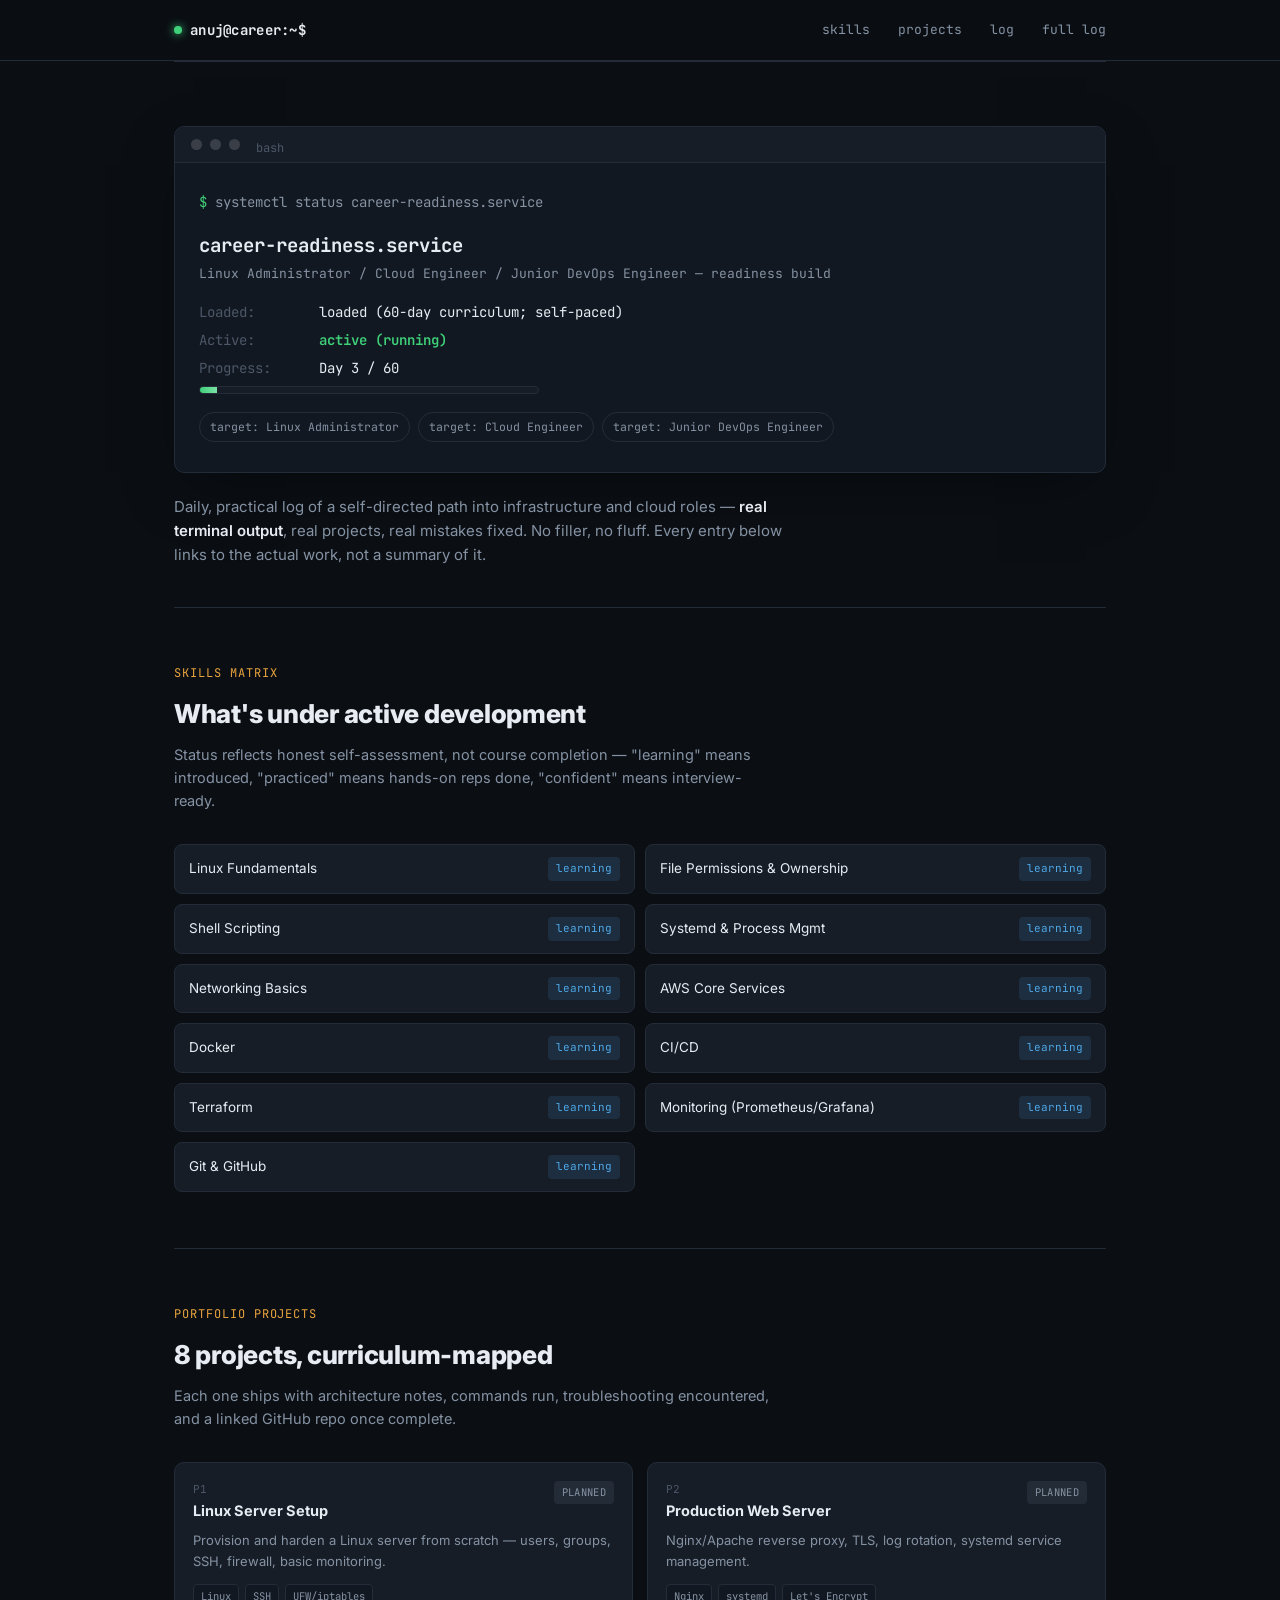
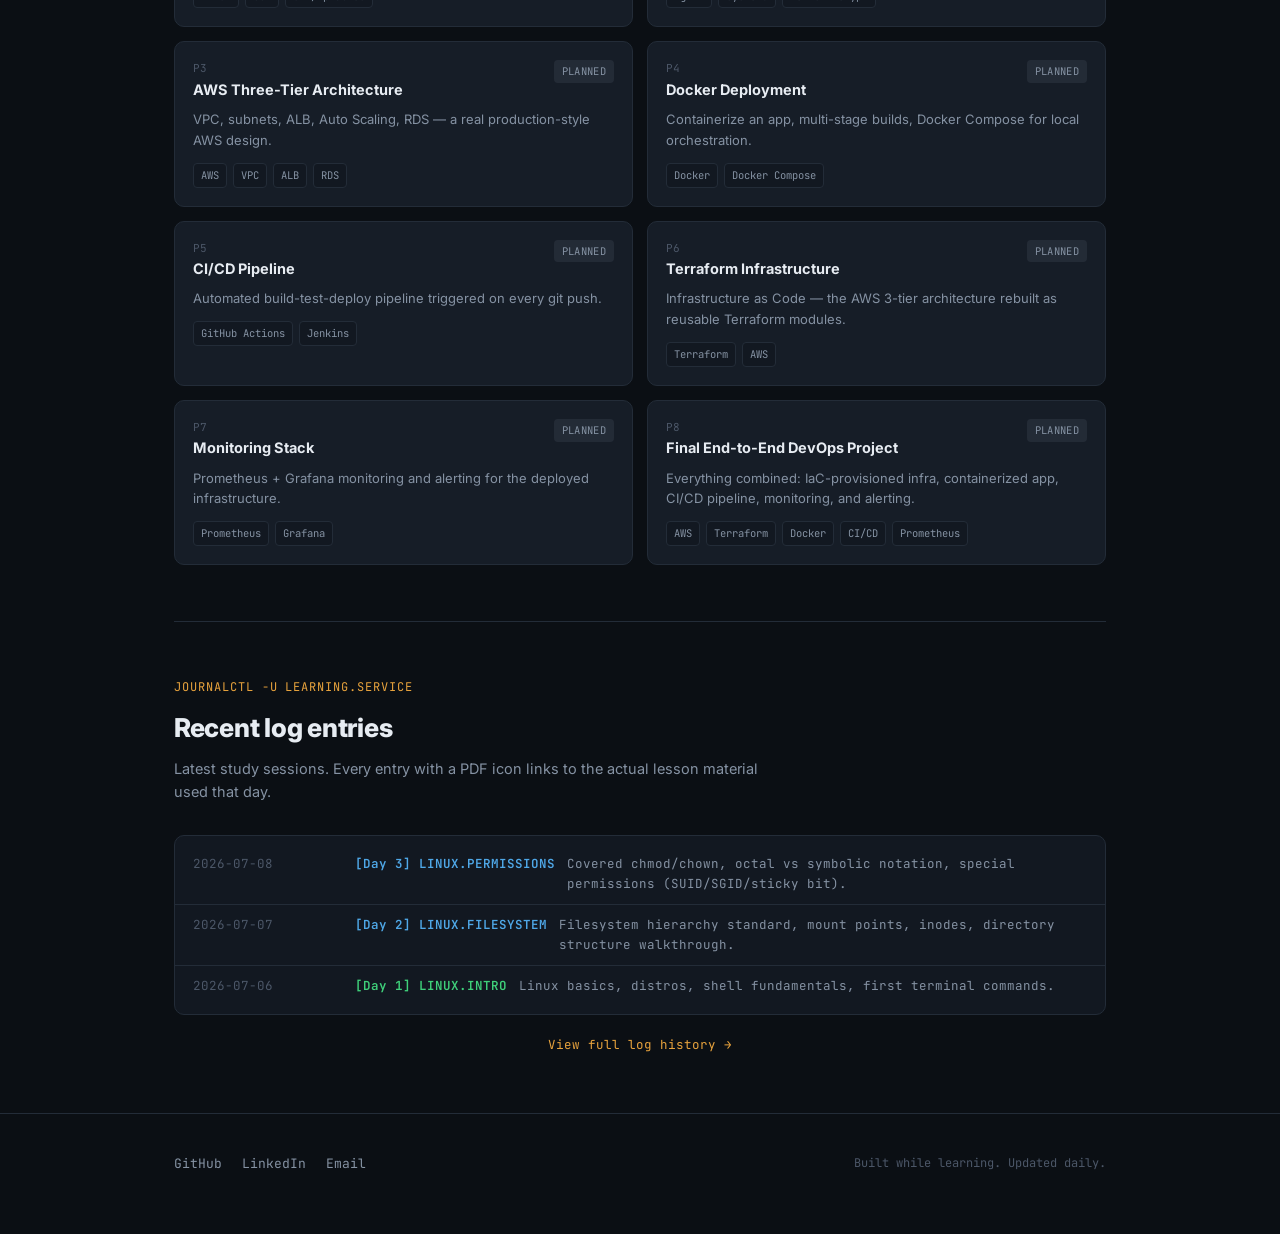
==== index.html @ 4c38366a "Initial commit for daily work" ====
<!DOCTYPE html>
<html lang="en">
<head>
<meta charset="UTF-8">
<meta name="viewport" content="width=device-width, initial-scale=1.0">
<title>Anuj — Linux / Cloud / DevOps Learning Log</title>
<meta name="description" content="60-day journey to Linux Administrator, Cloud Engineer, and Junior DevOps Engineer readiness. Daily logs, hands-on projects, real output.">

<link rel="preconnect" href="https://fonts.googleapis.com">
<link rel="preconnect" href="https://fonts.gstatic.com" crossorigin>
<link href="https://fonts.googleapis.com/css2?family=JetBrains+Mono:wght@400;500;600;700&family=Inter:wght@400;500;600;700;800&display=swap" rel="stylesheet">

<style>
  :root{
    --bg:        #0B0F14;
    --bg-raised: #121821;
    --bg-card:   #161D27;
    --line:      #232C38;
    --text:      #E7ECF2;
    --text-dim:  #8592A3;
    --text-faint:#4C5768;
    --ok:        #3FD07A;
    --warn:      #E8A33D;
    --info:      #4FA8E8;
    --accent:    #E8A33D;
    --mono: 'JetBrains Mono', monospace;
    --sans: 'Inter', sans-serif;
  }

  *{box-sizing:border-box; margin:0; padding:0;}
  html{scroll-behavior:smooth;}
  body{
    background:var(--bg);
    color:var(--text);
    font-family:var(--sans);
    line-height:1.6;
    -webkit-font-smoothing:antialiased;
  }
  ::selection{ background:var(--accent); color:#0B0F14; }
  a{ color:inherit; text-decoration:none; }

  .wrap{ max-width:980px; margin:0 auto; padding:0 24px; }

  /* ---------- NAV ---------- */
  nav{
    position:sticky; top:0; z-index:50;
    background:rgba(11,15,20,0.88);
    backdrop-filter: blur(10px);
    border-bottom:1px solid var(--line);
  }
  nav .wrap{ display:flex; align-items:center; justify-content:space-between; height:60px; }
  .brand{ font-family:var(--mono); font-weight:700; font-size:14px; letter-spacing:0.02em; display:flex; align-items:center; gap:8px;}
  .brand .dot{ width:8px; height:8px; border-radius:50%; background:var(--ok); box-shadow:0 0 8px var(--ok); }
  .navlinks{ display:flex; gap:28px; font-family:var(--mono); font-size:13px; color:var(--text-dim); }
  .navlinks a:hover{ color:var(--text); }

  /* ---------- HERO : systemctl status ---------- */
  .hero{ padding:64px 0 40px; }
  .term{
    background:var(--bg-raised);
    border:1px solid var(--line);
    border-radius:10px;
    overflow:hidden;
    box-shadow: 0 20px 60px -20px rgba(0,0,0,0.6);
  }
  .term-bar{
    display:flex; align-items:center; gap:8px;
    padding:12px 16px;
    border-bottom:1px solid var(--line);
    background:var(--bg-card);
  }
  .term-bar span{ width:11px; height:11px; border-radius:50%; }
  .term-bar .r{background:#3a3f47;} .term-bar .y{background:#3a3f47;} .term-bar .g{background:#3a3f47;}
  .term-bar .label{ margin-left:8px; font-family:var(--mono); font-size:12px; color:var(--text-faint); }
  .term-body{ padding:28px 24px 30px; font-family:var(--mono); font-size:14px; }
  .term-body .cmd{ color:var(--text-dim); margin-bottom:18px; }
  .term-body .cmd::before{ content:"$ "; color:var(--ok); }
  .unit-name{ font-size:19px; font-weight:700; color:var(--text); margin-bottom:2px;}
  .unit-desc{ color:var(--text-dim); margin-bottom:16px; font-size:13px;}
  .status-line{ display:flex; gap:10px; margin-bottom:6px; flex-wrap:wrap; }
  .status-line .k{ color:var(--text-faint); width:110px; flex-shrink:0; }
  .status-line .v{ color:var(--text); }
  .status-line .v.active{ color:var(--ok); font-weight:600; }
  .bar-track{ width:100%; max-width:340px; height:8px; background:var(--bg-card); border:1px solid var(--line); border-radius:4px; overflow:hidden; margin-top:6px;}
  .bar-fill{ height:100%; background:linear-gradient(90deg, var(--ok), #7BE0A6); }
  .roles-row{ margin-top:18px; display:flex; gap:8px; flex-wrap:wrap; }
  .role-pill{
    font-family:var(--mono); font-size:11.5px; padding:5px 10px;
    border:1px solid var(--line); border-radius:20px; color:var(--text-dim);
  }

  .hero-sub{ margin-top:22px; color:var(--text-dim); font-size:15px; max-width:640px; }
  .hero-sub b{ color:var(--text); font-weight:600; }

  /* ---------- SECTION scaffolding ---------- */
  section{ padding:56px 0; border-top:1px solid var(--line); }
  .eyebrow{ font-family:var(--mono); font-size:12px; color:var(--accent); letter-spacing:0.08em; text-transform:uppercase; margin-bottom:10px; }
  h2{ font-size:26px; font-weight:800; letter-spacing:-0.01em; margin-bottom:8px; }
  .section-desc{ color:var(--text-dim); font-size:14.5px; max-width:600px; margin-bottom:32px; }

  /* ---------- SKILLS ---------- */
  .skills-grid{ display:grid; grid-template-columns:repeat(2, 1fr); gap:10px; }
  .skill-row{
    display:flex; align-items:center; justify-content:space-between;
    background:var(--bg-card); border:1px solid var(--line); border-radius:8px;
    padding:12px 14px; font-size:13.5px;
  }
  .skill-status{ font-family:var(--mono); font-size:11px; padding:3px 8px; border-radius:4px; white-space:nowrap; margin-left:10px;}
  .skill-status.learning{ background:rgba(79,168,232,0.12); color:var(--info); }
  .skill-status.practiced{ background:rgba(232,163,61,0.12); color:var(--warn); }
  .skill-status.confident{ background:rgba(63,208,122,0.12); color:var(--ok); }

  /* ---------- PROJECTS ---------- */
  .projects-grid{ display:grid; grid-template-columns:repeat(2, 1fr); gap:14px; }
  .proj-card{
    background:var(--bg-card); border:1px solid var(--line); border-radius:10px;
    padding:18px; transition:border-color .15s ease;
  }
  .proj-card:hover{ border-color:#354154; }
  .proj-top{ display:flex; justify-content:space-between; align-items:flex-start; margin-bottom:8px; }
  .proj-title{ font-weight:700; font-size:14.5px; }
  .proj-id{ font-family:var(--mono); font-size:11px; color:var(--text-faint); }
  .proj-status{ font-family:var(--mono); font-size:10.5px; padding:3px 8px; border-radius:4px; text-transform:uppercase; letter-spacing:0.03em; flex-shrink:0; }
  .proj-status.planned{ background:rgba(133,146,163,0.12); color:var(--text-dim); }
  .proj-status.in-progress{ background:rgba(232,163,61,0.12); color:var(--warn); }
  .proj-status.done{ background:rgba(63,208,122,0.12); color:var(--ok); }
  .proj-desc{ color:var(--text-dim); font-size:13px; margin-bottom:12px; }
  .proj-stack{ display:flex; gap:6px; flex-wrap:wrap; }
  .stack-chip{ font-family:var(--mono); font-size:10.5px; color:var(--text-dim); background:var(--bg-raised); border:1px solid var(--line); padding:3px 7px; border-radius:4px; }

  /* ---------- LOG (journalctl style) ---------- */
  .log-box{
    background:var(--bg-raised); border:1px solid var(--line); border-radius:10px;
    padding:8px 0; font-family:var(--mono); font-size:12.5px; overflow:hidden;
  }
  .log-line{ display:flex; gap:12px; padding:10px 18px; border-bottom:1px solid var(--line); align-items:baseline; flex-wrap:wrap; }
  .log-line:last-child{ border-bottom:none; }
  .log-date{ color:var(--text-faint); flex-shrink:0; width:150px; }
  .log-tag{ flex-shrink:0; font-weight:600; }
  .log-tag.info{ color:var(--info); }
  .log-tag.ok{ color:var(--ok); }
  .log-tag.warn{ color:var(--warn); }
  .log-msg{ color:var(--text-dim); flex:1; min-width:200px; }
  .log-pdf{ color:var(--accent); flex-shrink:0; font-size:11.5px; }
  .log-empty{ padding:20px 18px; color:var(--text-faint); }
  .log-footer{ text-align:center; margin-top:16px; }
  .log-footer a{ font-family:var(--mono); font-size:12.5px; color:var(--accent); border-bottom:1px solid transparent; }
  .log-footer a:hover{ border-color:var(--accent); }

  /* ---------- FOOTER ---------- */
  footer{ padding:40px 0 60px; border-top:1px solid var(--line); }
  .footer-grid{ display:flex; justify-content:space-between; align-items:center; flex-wrap:wrap; gap:16px; }
  .footer-links{ display:flex; gap:20px; font-family:var(--mono); font-size:13px; }
  .footer-links a{ color:var(--text-dim); }
  .footer-links a:hover{ color:var(--text); }
  .footer-note{ color:var(--text-faint); font-size:12px; font-family:var(--mono); }

  @media (max-width:680px){
    .skills-grid, .projects-grid{ grid-template-columns:1fr; }
    .log-date{ width:auto; }
    .unit-name{ font-size:16px; }
  }
</style>
</head>
<body>

<nav>
  <div class="wrap">
    <div class="brand"><span class="dot"></span>anuj@career:~$</div>
    <div class="navlinks">
      <a href="#skills">skills</a>
      <a href="#projects">projects</a>
      <a href="#log">log</a>
      <a href="log.html">full log</a>
    </div>
  </div>
</nav>

<div class="wrap">
  <section class="hero">
    <div class="term">
      <div class="term-bar">
        <span class="r"></span><span class="y"></span><span class="g"></span>
        <span class="label">bash</span>
      </div>
      <div class="term-body">
        <div class="cmd">systemctl status career-readiness.service</div>
        <div class="unit-name" id="unitName">career-readiness.service</div>
        <div class="unit-desc">Linux Administrator / Cloud Engineer / Junior DevOps Engineer — readiness build</div>

        <div class="status-line"><span class="k">Loaded:</span><span class="v">loaded (60-day curriculum; self-paced)</span></div>
        <div class="status-line"><span class="k">Active:</span><span class="v active" id="statusActive">active (running)</span></div>
        <div class="status-line"><span class="k">Progress:</span><span class="v" id="progressText">Day 3 / 60</span></div>
        <div class="bar-track"><div class="bar-fill" id="progressBar" style="width:5%"></div></div>

        <div class="roles-row" id="rolesRow"></div>
      </div>
    </div>

    <p class="hero-sub">
      Daily, practical log of a self-directed path into infrastructure and cloud roles —
      <b>real terminal output</b>, real projects, real mistakes fixed. No filler, no fluff.
      Every entry below links to the actual work, not a summary of it.
    </p>
  </section>

  <section id="skills">
    <div class="eyebrow">Skills matrix</div>
    <h2>What's under active development</h2>
    <p class="section-desc">Status reflects honest self-assessment, not course completion — "learning" means introduced, "practiced" means hands-on reps done, "confident" means interview-ready.</p>
    <div class="skills-grid" id="skillsGrid"></div>
  </section>

  <section id="projects">
    <div class="eyebrow">Portfolio projects</div>
    <h2>8 projects, curriculum-mapped</h2>
    <p class="section-desc">Each one ships with architecture notes, commands run, troubleshooting encountered, and a linked GitHub repo once complete.</p>
    <div class="projects-grid" id="projectsGrid"></div>
  </section>

  <section id="log">
    <div class="eyebrow">journalctl -u learning.service</div>
    <h2>Recent log entries</h2>
    <p class="section-desc">Latest study sessions. Every entry with a PDF icon links to the actual lesson material used that day.</p>
    <div class="log-box" id="logBox"></div>
    <div class="log-footer"><a href="log.html">View full log history →</a></div>
  </section>
</div>

<footer>
  <div class="wrap footer-grid">
    <div class="footer-links">
      <a href="https://github.com/" id="githubLink" target="_blank" rel="noopener">GitHub</a>
      <a href="https://linkedin.com/" id="linkedinLink" target="_blank" rel="noopener">LinkedIn</a>
      <a href="mailto:you@example.com" id="emailLink">Email</a>
    </div>
    <div class="footer-note">Built while learning. Updated daily.</div>
  </div>
</footer>

<script src="data.js"></script>
<script>
  // ---- HERO ----
  document.getElementById('statusActive').textContent = CURRICULUM.status;
  document.getElementById('progressText').textContent = `Day ${CURRICULUM.currentDay} / ${CURRICULUM.totalDays}`;
  document.getElementById('progressBar').style.width = Math.min(100, (CURRICULUM.currentDay / CURRICULUM.totalDays) * 100) + '%';
  document.getElementById('rolesRow').innerHTML = CURRICULUM.targetRoles.map(r => `<span class="role-pill">target: ${r}</span>`).join('');

  // ---- SKILLS ----
  document.getElementById('skillsGrid').innerHTML = SKILLS.map(s => `
    <div class="skill-row">
      <span>${s.name}</span>
      <span class="skill-status ${s.status}">${s.status}</span>
    </div>
  `).join('');

  // ---- PROJECTS ----
  document.getElementById('projectsGrid').innerHTML = PROJECTS.map(p => `
    <div class="proj-card">
      <div class="proj-top">
        <div>
          <div class="proj-id">${p.id.toUpperCase()}</div>
          <div class="proj-title">${p.title}</div>
        </div>
        <span class="proj-status ${p.status}">${p.status.replace('-', ' ')}</span>
      </div>
      <div class="proj-desc">${p.description}</div>
      <div class="proj-stack">${p.stack.map(t => `<span class="stack-chip">${t}</span>`).join('')}</div>
    </div>
  `).join('');

  // ---- LOG PREVIEW (latest 5) ----
  const preview = LEARNING_LOG.slice(0, 5);
  document.getElementById('logBox').innerHTML = preview.length ? preview.map(e => `
    <div class="log-line">
      <span class="log-date">${e.date}</span>
      <span class="log-tag ${e.level}">[Day ${e.day}] ${e.tag}</span>
      <span class="log-msg">${e.summary}</span>
      ${e.pdf ? `<a class="log-pdf" href="${e.pdf}" target="_blank">↓ pdf</a>` : ''}
    </div>
  `).join('') : `<div class="log-empty">No entries yet — add your first day to data.js</div>`;
</script>

</body>
</html>
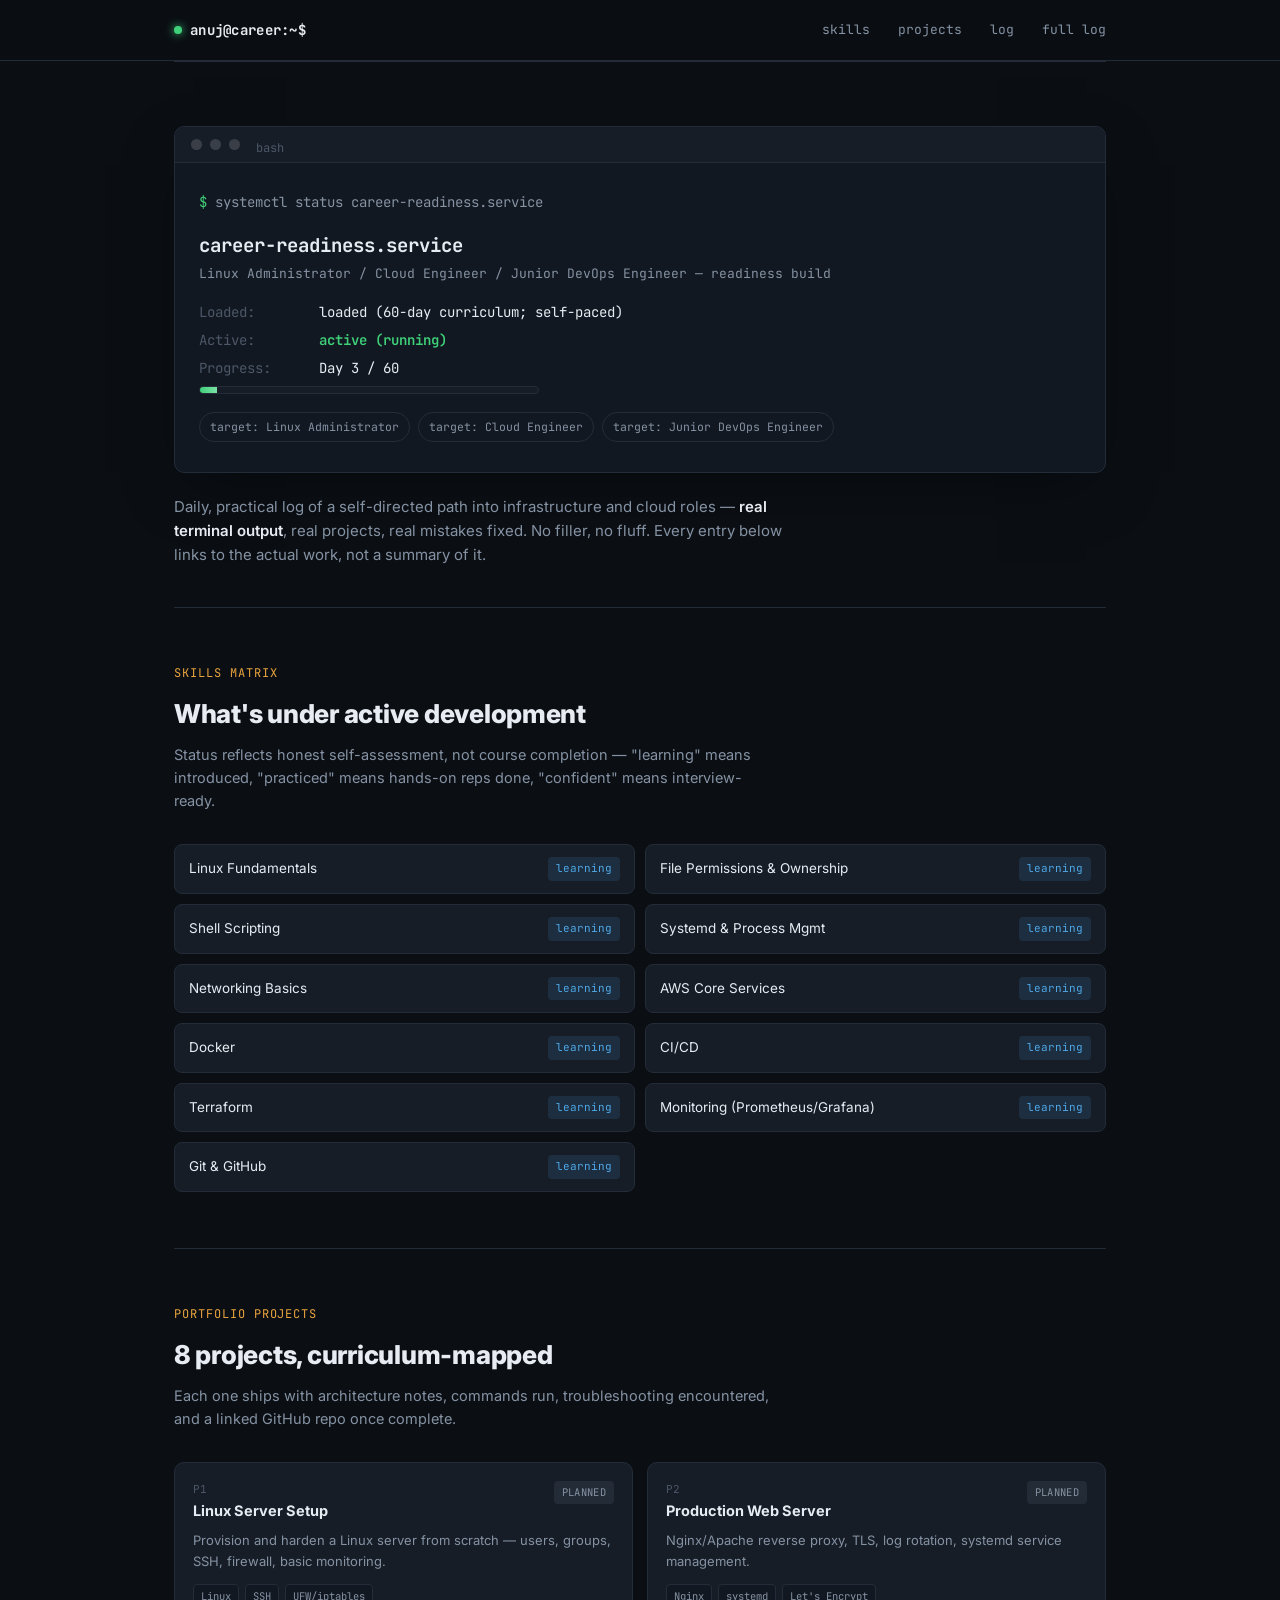
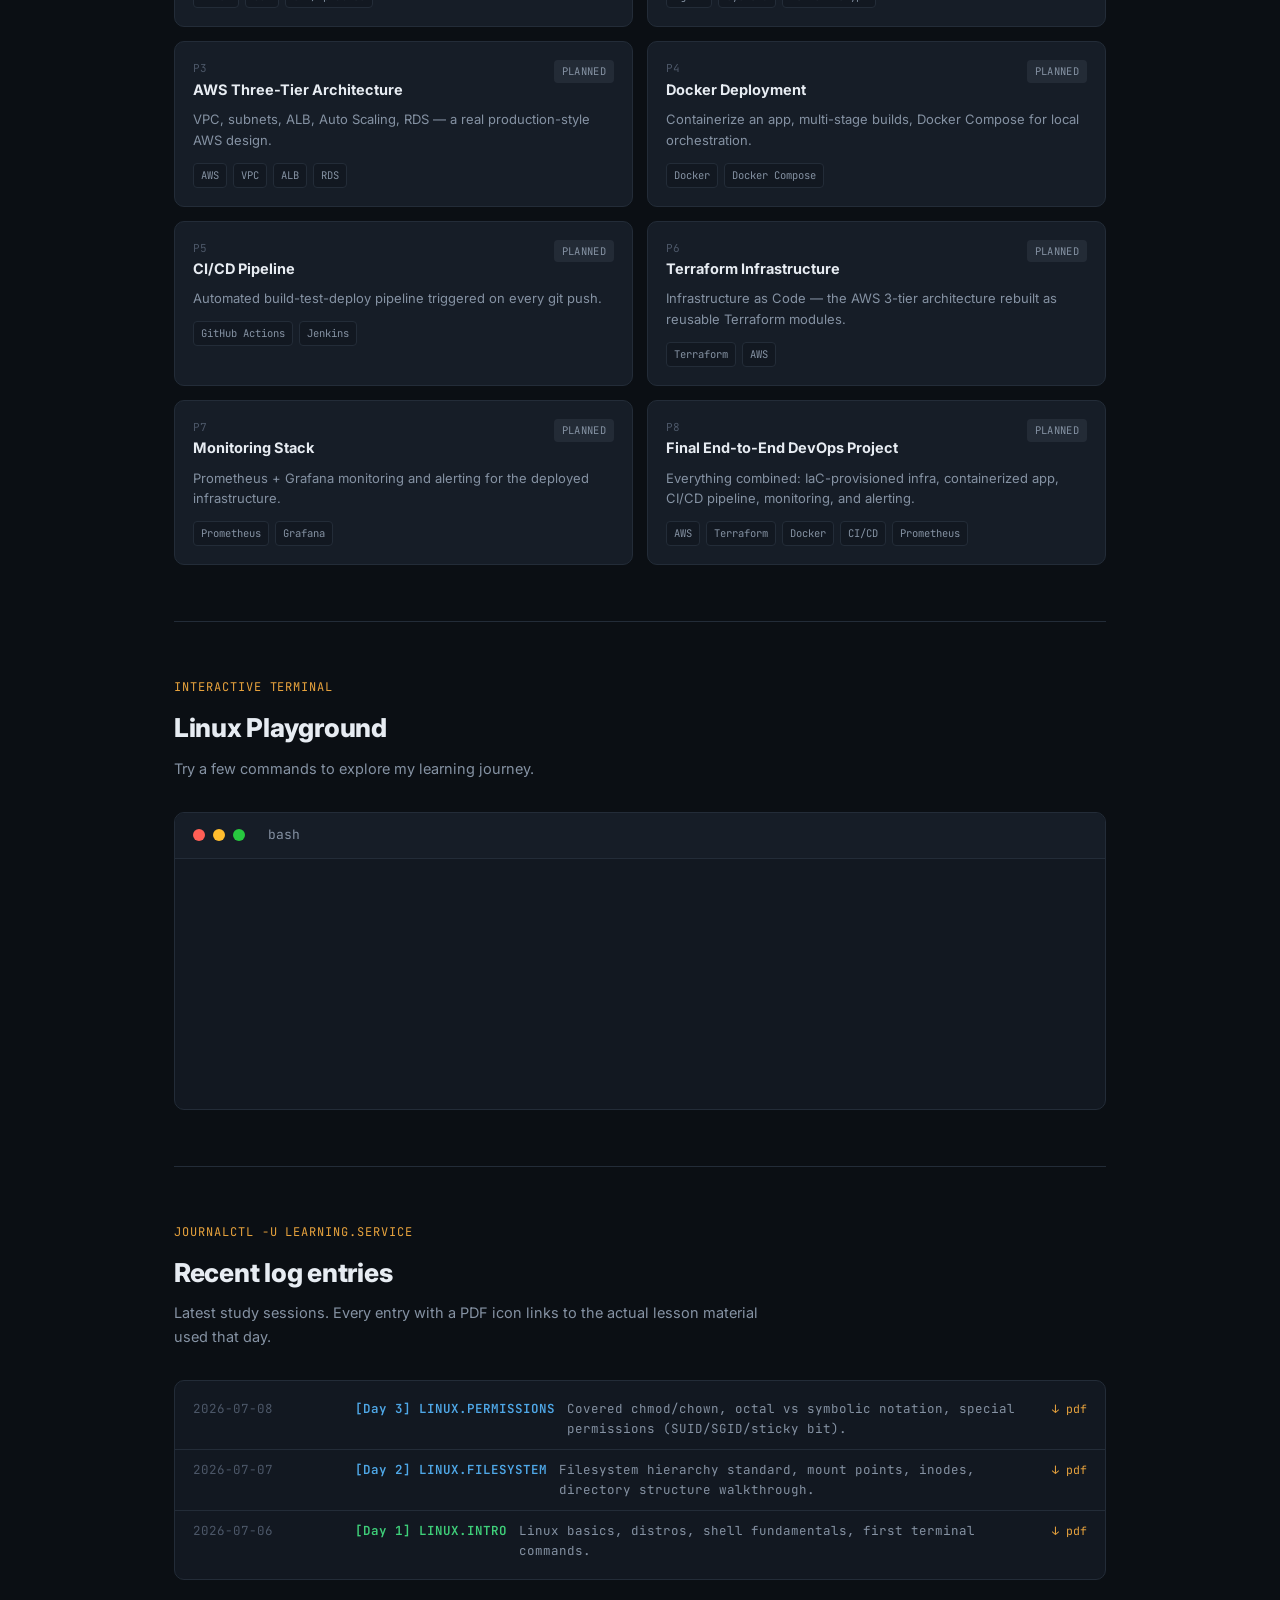
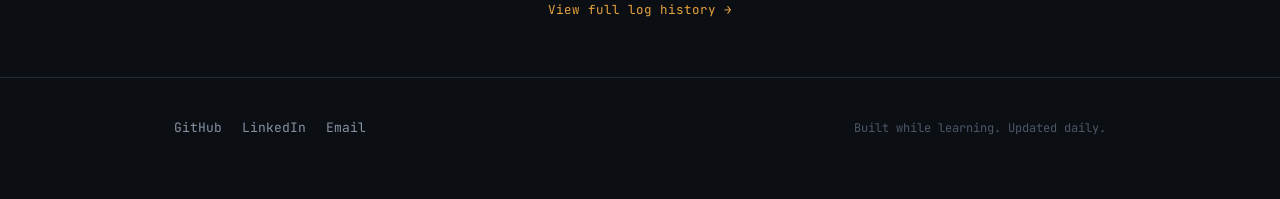
==== commit 53c40c8a: "Refactor project structure and relocate terminal module" ====
--- a/index.html
+++ b/index.html
@@ -127,6 +127,64 @@
   .proj-desc{ color:var(--text-dim); font-size:13px; margin-bottom:12px; }
   .proj-stack{ display:flex; gap:6px; flex-wrap:wrap; }
   .stack-chip{ font-family:var(--mono); font-size:10.5px; color:var(--text-dim); background:var(--bg-raised); border:1px solid var(--line); padding:3px 7px; border-radius:4px; }
+  
+
+  /**------------interactive terminal ---------------**/
+  /* ---------- TERMINAL ---------- */
+
+  .terminal-window{
+      background: var(--bg-raised);
+      border:1px solid var(--line);
+      border-radius:10px;
+      overflow:hidden;
+      margin-top:20px;
+  }
+
+  .terminal-header{
+      background:var(--bg-card);
+      border-bottom:1px solid var(--line);
+      padding:12px 18px;
+      display:flex;
+      align-items:center;
+  }
+
+  .terminal-header span{
+      display:inline-block;
+  }
+
+  .red,
+  .yellow,
+  .green{
+      width:12px;
+      height:12px;
+      border-radius:50%;
+      margin-right:8px;
+  }
+
+  .red{
+      background:#ff5f56;
+  }
+
+  .yellow{
+      background:#ffbd2e;
+  }
+
+  .green{
+      background:#27c93f;
+  }
+
+  .terminal-title{
+      margin-left:15px;
+      font-family:var(--mono);
+      color:var(--text-dim);
+      font-size:13px;
+  }
+
+  #terminal-body{
+      padding:20px;
+      min-height:250px;
+      font-family:var(--mono);
+  }
 
   /* ---------- LOG (journalctl style) ---------- */
   .log-box{
@@ -217,6 +275,40 @@
     <p class="section-desc">Each one ships with architecture notes, commands run, troubleshooting encountered, and a linked GitHub repo once complete.</p>
     <div class="projects-grid" id="projectsGrid"></div>
   </section>
+  
+  <section id="terminal">
+
+    <div class="eyebrow">
+        interactive terminal
+    </div>
+
+    <h2>Linux Playground</h2>
+
+    <p class="section-desc">
+        Try a few commands to explore my learning journey.
+    </p>
+
+    <div class="terminal-window">
+
+        <div class="terminal-header">
+
+            <span class="red"></span>
+            <span class="yellow"></span>
+            <span class="green"></span>
+
+            <span class="terminal-title">
+                bash
+            </span>
+
+        </div>
+
+        <div id="terminal-body">
+
+        </div>
+
+    </div>
+
+  </section>
 
   <section id="log">
     <div class="eyebrow">journalctl -u learning.service</div>
@@ -239,6 +331,7 @@
 </footer>
 
 <script src="data.js"></script>
+<script src="assets/js/terminal.js"></script>
 <script>
   // ---- HERO ----
   document.getElementById('statusActive').textContent = CURRICULUM.status;
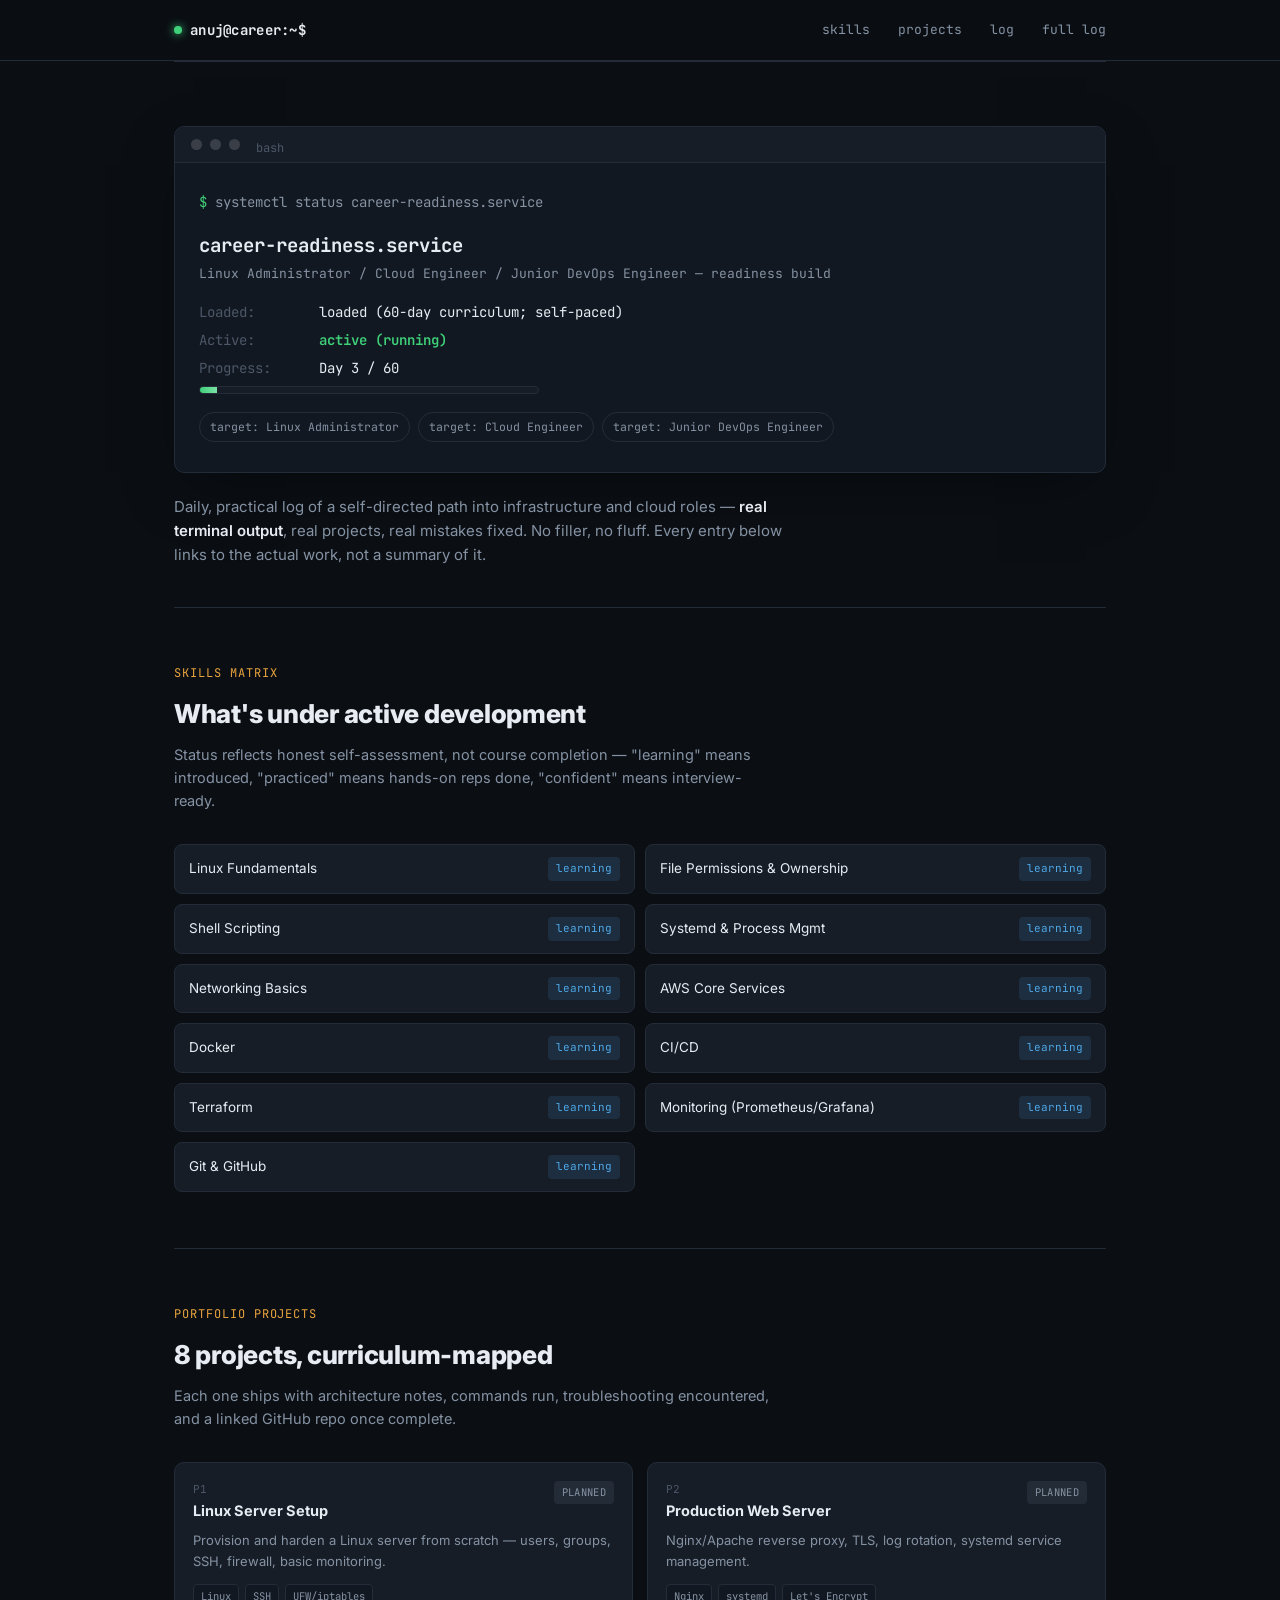
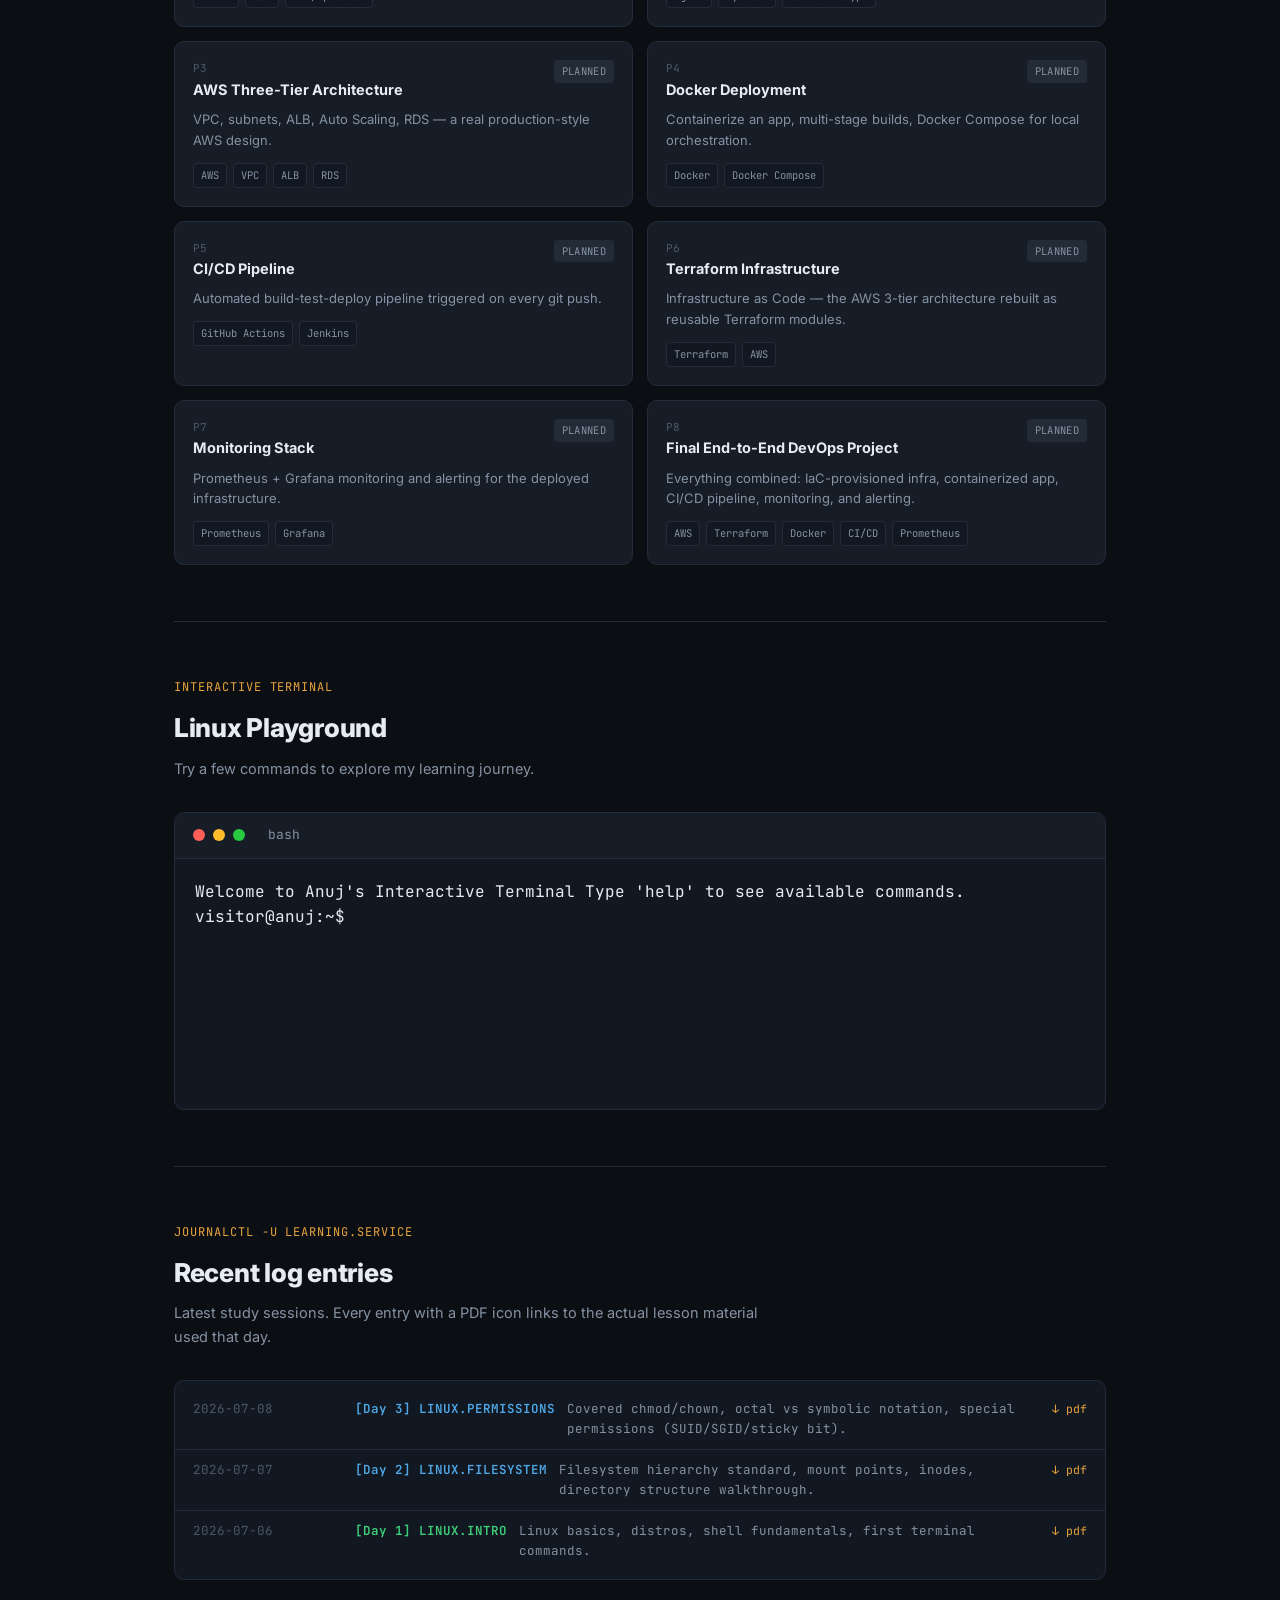
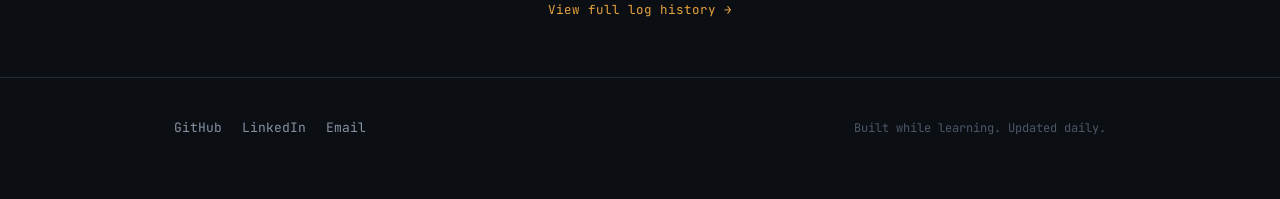
==== commit d1053d2d: "feat: initialize terminal engine" ====
--- a/index.html
+++ b/index.html
@@ -10,215 +10,21 @@
 <link rel="preconnect" href="https://fonts.gstatic.com" crossorigin>
 <link href="https://fonts.googleapis.com/css2?family=JetBrains+Mono:wght@400;500;600;700&family=Inter:wght@400;500;600;700;800&display=swap" rel="stylesheet">
 
-<style>
-  :root{
-    --bg:        #0B0F14;
-    --bg-raised: #121821;
-    --bg-card:   #161D27;
-    --line:      #232C38;
-    --text:      #E7ECF2;
-    --text-dim:  #8592A3;
-    --text-faint:#4C5768;
-    --ok:        #3FD07A;
-    --warn:      #E8A33D;
-    --info:      #4FA8E8;
-    --accent:    #E8A33D;
-    --mono: 'JetBrains Mono', monospace;
-    --sans: 'Inter', sans-serif;
-  }
 
-  *{box-sizing:border-box; margin:0; padding:0;}
-  html{scroll-behavior:smooth;}
-  body{
-    background:var(--bg);
-    color:var(--text);
-    font-family:var(--sans);
-    line-height:1.6;
-    -webkit-font-smoothing:antialiased;
-  }
-  ::selection{ background:var(--accent); color:#0B0F14; }
-  a{ color:inherit; text-decoration:none; }
+<!-- /*
 
-  .wrap{ max-width:980px; margin:0 auto; padding:0 24px; }
+Temporary
 
-  /* ---------- NAV ---------- */
-  nav{
-    position:sticky; top:0; z-index:50;
-    background:rgba(11,15,20,0.88);
-    backdrop-filter: blur(10px);
-    border-bottom:1px solid var(--line);
-  }
-  nav .wrap{ display:flex; align-items:center; justify-content:space-between; height:60px; }
-  .brand{ font-family:var(--mono); font-weight:700; font-size:14px; letter-spacing:0.02em; display:flex; align-items:center; gap:8px;}
-  .brand .dot{ width:8px; height:8px; border-radius:50%; background:var(--ok); box-shadow:0 0 8px var(--ok); }
-  .navlinks{ display:flex; gap:28px; font-family:var(--mono); font-size:13px; color:var(--text-dim); }
-  .navlinks a:hover{ color:var(--text); }
+Next Sprint
 
-  /* ---------- HERO : systemctl status ---------- */
-  .hero{ padding:64px 0 40px; }
-  .term{
-    background:var(--bg-raised);
-    border:1px solid var(--line);
-    border-radius:10px;
-    overflow:hidden;
-    box-shadow: 0 20px 60px -20px rgba(0,0,0,0.6);
-  }
-  .term-bar{
-    display:flex; align-items:center; gap:8px;
-    padding:12px 16px;
-    border-bottom:1px solid var(--line);
-    background:var(--bg-card);
-  }
-  .term-bar span{ width:11px; height:11px; border-radius:50%; }
-  .term-bar .r{background:#3a3f47;} .term-bar .y{background:#3a3f47;} .term-bar .g{background:#3a3f47;}
-  .term-bar .label{ margin-left:8px; font-family:var(--mono); font-size:12px; color:var(--text-faint); }
-  .term-body{ padding:28px 24px 30px; font-family:var(--mono); font-size:14px; }
-  .term-body .cmd{ color:var(--text-dim); margin-bottom:18px; }
-  .term-body .cmd::before{ content:"$ "; color:var(--ok); }
-  .unit-name{ font-size:19px; font-weight:700; color:var(--text); margin-bottom:2px;}
-  .unit-desc{ color:var(--text-dim); margin-bottom:16px; font-size:13px;}
-  .status-line{ display:flex; gap:10px; margin-bottom:6px; flex-wrap:wrap; }
-  .status-line .k{ color:var(--text-faint); width:110px; flex-shrink:0; }
-  .status-line .v{ color:var(--text); }
-  .status-line .v.active{ color:var(--ok); font-weight:600; }
-  .bar-track{ width:100%; max-width:340px; height:8px; background:var(--bg-card); border:1px solid var(--line); border-radius:4px; overflow:hidden; margin-top:6px;}
-  .bar-fill{ height:100%; background:linear-gradient(90deg, var(--ok), #7BE0A6); }
-  .roles-row{ margin-top:18px; display:flex; gap:8px; flex-wrap:wrap; }
-  .role-pill{
-    font-family:var(--mono); font-size:11.5px; padding:5px 10px;
-    border:1px solid var(--line); border-radius:20px; color:var(--text-dim);
-  }
+↓
 
-  .hero-sub{ margin-top:22px; color:var(--text-dim); font-size:15px; max-width:640px; }
-  .hero-sub b{ color:var(--text); font-weight:600; }
+Move everything to assets/css/main.css
 
-  /* ---------- SECTION scaffolding ---------- */
-  section{ padding:56px 0; border-top:1px solid var(--line); }
-  .eyebrow{ font-family:var(--mono); font-size:12px; color:var(--accent); letter-spacing:0.08em; text-transform:uppercase; margin-bottom:10px; }
-  h2{ font-size:26px; font-weight:800; letter-spacing:-0.01em; margin-bottom:8px; }
-  .section-desc{ color:var(--text-dim); font-size:14.5px; max-width:600px; margin-bottom:32px; }
+*/ -->
+<link rel="stylesheet" href="assets/css/main.css">
+<link rel="stylesheet" href="assets/css/terminal.css">
 
-  /* ---------- SKILLS ---------- */
-  .skills-grid{ display:grid; grid-template-columns:repeat(2, 1fr); gap:10px; }
-  .skill-row{
-    display:flex; align-items:center; justify-content:space-between;
-    background:var(--bg-card); border:1px solid var(--line); border-radius:8px;
-    padding:12px 14px; font-size:13.5px;
-  }
-  .skill-status{ font-family:var(--mono); font-size:11px; padding:3px 8px; border-radius:4px; white-space:nowrap; margin-left:10px;}
-  .skill-status.learning{ background:rgba(79,168,232,0.12); color:var(--info); }
-  .skill-status.practiced{ background:rgba(232,163,61,0.12); color:var(--warn); }
-  .skill-status.confident{ background:rgba(63,208,122,0.12); color:var(--ok); }
-
-  /* ---------- PROJECTS ---------- */
-  .projects-grid{ display:grid; grid-template-columns:repeat(2, 1fr); gap:14px; }
-  .proj-card{
-    background:var(--bg-card); border:1px solid var(--line); border-radius:10px;
-    padding:18px; transition:border-color .15s ease;
-  }
-  .proj-card:hover{ border-color:#354154; }
-  .proj-top{ display:flex; justify-content:space-between; align-items:flex-start; margin-bottom:8px; }
-  .proj-title{ font-weight:700; font-size:14.5px; }
-  .proj-id{ font-family:var(--mono); font-size:11px; color:var(--text-faint); }
-  .proj-status{ font-family:var(--mono); font-size:10.5px; padding:3px 8px; border-radius:4px; text-transform:uppercase; letter-spacing:0.03em; flex-shrink:0; }
-  .proj-status.planned{ background:rgba(133,146,163,0.12); color:var(--text-dim); }
-  .proj-status.in-progress{ background:rgba(232,163,61,0.12); color:var(--warn); }
-  .proj-status.done{ background:rgba(63,208,122,0.12); color:var(--ok); }
-  .proj-desc{ color:var(--text-dim); font-size:13px; margin-bottom:12px; }
-  .proj-stack{ display:flex; gap:6px; flex-wrap:wrap; }
-  .stack-chip{ font-family:var(--mono); font-size:10.5px; color:var(--text-dim); background:var(--bg-raised); border:1px solid var(--line); padding:3px 7px; border-radius:4px; }
-  
-
-  /**------------interactive terminal ---------------**/
-  /* ---------- TERMINAL ---------- */
-
-  .terminal-window{
-      background: var(--bg-raised);
-      border:1px solid var(--line);
-      border-radius:10px;
-      overflow:hidden;
-      margin-top:20px;
-  }
-
-  .terminal-header{
-      background:var(--bg-card);
-      border-bottom:1px solid var(--line);
-      padding:12px 18px;
-      display:flex;
-      align-items:center;
-  }
-
-  .terminal-header span{
-      display:inline-block;
-  }
-
-  .red,
-  .yellow,
-  .green{
-      width:12px;
-      height:12px;
-      border-radius:50%;
-      margin-right:8px;
-  }
-
-  .red{
-      background:#ff5f56;
-  }
-
-  .yellow{
-      background:#ffbd2e;
-  }
-
-  .green{
-      background:#27c93f;
-  }
-
-  .terminal-title{
-      margin-left:15px;
-      font-family:var(--mono);
-      color:var(--text-dim);
-      font-size:13px;
-  }
-
-  #terminal-body{
-      padding:20px;
-      min-height:250px;
-      font-family:var(--mono);
-  }
-
-  /* ---------- LOG (journalctl style) ---------- */
-  .log-box{
-    background:var(--bg-raised); border:1px solid var(--line); border-radius:10px;
-    padding:8px 0; font-family:var(--mono); font-size:12.5px; overflow:hidden;
-  }
-  .log-line{ display:flex; gap:12px; padding:10px 18px; border-bottom:1px solid var(--line); align-items:baseline; flex-wrap:wrap; }
-  .log-line:last-child{ border-bottom:none; }
-  .log-date{ color:var(--text-faint); flex-shrink:0; width:150px; }
-  .log-tag{ flex-shrink:0; font-weight:600; }
-  .log-tag.info{ color:var(--info); }
-  .log-tag.ok{ color:var(--ok); }
-  .log-tag.warn{ color:var(--warn); }
-  .log-msg{ color:var(--text-dim); flex:1; min-width:200px; }
-  .log-pdf{ color:var(--accent); flex-shrink:0; font-size:11.5px; }
-  .log-empty{ padding:20px 18px; color:var(--text-faint); }
-  .log-footer{ text-align:center; margin-top:16px; }
-  .log-footer a{ font-family:var(--mono); font-size:12.5px; color:var(--accent); border-bottom:1px solid transparent; }
-  .log-footer a:hover{ border-color:var(--accent); }
-
-  /* ---------- FOOTER ---------- */
-  footer{ padding:40px 0 60px; border-top:1px solid var(--line); }
-  .footer-grid{ display:flex; justify-content:space-between; align-items:center; flex-wrap:wrap; gap:16px; }
-  .footer-links{ display:flex; gap:20px; font-family:var(--mono); font-size:13px; }
-  .footer-links a{ color:var(--text-dim); }
-  .footer-links a:hover{ color:var(--text); }
-  .footer-note{ color:var(--text-faint); font-size:12px; font-family:var(--mono); }
-
-  @media (max-width:680px){
-    .skills-grid, .projects-grid{ grid-template-columns:1fr; }
-    .log-date{ width:auto; }
-    .unit-name{ font-size:16px; }
-  }
-</style>
 </head>
 <body>
 
@@ -275,11 +81,11 @@
     <p class="section-desc">Each one ships with architecture notes, commands run, troubleshooting encountered, and a linked GitHub repo once complete.</p>
     <div class="projects-grid" id="projectsGrid"></div>
   </section>
-  
+  <!-- terminal section  -->
   <section id="terminal">
 
     <div class="eyebrow">
-        interactive terminal
+        Interactive Terminal
     </div>
 
     <h2>Linux Playground</h2>
@@ -304,12 +110,21 @@
 
         <div id="terminal-body">
 
+            <div id="terminal-output">
+
+            </div>
+
+            <div id="terminal-input-line">
+
+            </div>
+
         </div>
 
     </div>
 
   </section>
 
+  
   <section id="log">
     <div class="eyebrow">journalctl -u learning.service</div>
     <h2>Recent log entries</h2>
--- a/assets/css/main.css
+++ b/assets/css/main.css
@@ -0,0 +1,517 @@
+:root{
+  --bg:        #0B0F14;
+  --bg-raised: #121821;
+  --bg-card:   #161D27;
+  --line:      #232C38;
+  --text:      #E7ECF2;
+  --text-dim:  #8592A3;
+  --text-faint:#4C5768;
+  --ok:        #3FD07A;
+  --warn:      #E8A33D;
+  --info:      #4FA8E8;
+  --accent:    #E8A33D;
+  --mono: 'JetBrains Mono', monospace;
+  --sans: 'Inter', sans-serif;
+}
+
+*{box-sizing:border-box; margin:0; padding:0;}
+html{scroll-behavior:smooth;}
+
+body{
+  background:var(--bg);
+  color:var(--text);
+  font-family:var(--sans);
+  line-height:1.6;
+  -webkit-font-smoothing:antialiased;
+}
+
+::selection{
+  background:var(--accent);
+  color:#0B0F14;
+}
+
+a{
+  color:inherit;
+  text-decoration:none;
+}
+
+.wrap{
+  max-width:980px;
+  margin:0 auto;
+  padding:0 24px;
+}
+
+/* ---------- NAV ---------- */
+
+nav{
+  position:sticky;
+  top:0;
+  z-index:50;
+  background:rgba(11,15,20,0.88);
+  backdrop-filter:blur(10px);
+  border-bottom:1px solid var(--line);
+}
+
+nav .wrap{
+  display:flex;
+  align-items:center;
+  justify-content:space-between;
+  height:60px;
+}
+
+.brand{
+  font-family:var(--mono);
+  font-weight:700;
+  font-size:14px;
+  letter-spacing:.02em;
+  display:flex;
+  align-items:center;
+  gap:8px;
+}
+
+.brand .dot{
+  width:8px;
+  height:8px;
+  border-radius:50%;
+  background:var(--ok);
+  box-shadow:0 0 8px var(--ok);
+}
+
+.navlinks{
+  display:flex;
+  gap:28px;
+  font-family:var(--mono);
+  font-size:13px;
+  color:var(--text-dim);
+}
+
+.navlinks a:hover{
+  color:var(--text);
+}
+
+/* ---------- HERO : systemctl status ---------- */
+
+.hero{
+  padding:64px 0 40px;
+}
+
+.term{
+  background:var(--bg-raised);
+  border:1px solid var(--line);
+  border-radius:10px;
+  overflow:hidden;
+  box-shadow:0 20px 60px -20px rgba(0,0,0,.6);
+}
+
+.term-bar{
+  display:flex;
+  align-items:center;
+  gap:8px;
+  padding:12px 16px;
+  border-bottom:1px solid var(--line);
+  background:var(--bg-card);
+}
+
+.term-bar span{
+  width:11px;
+  height:11px;
+  border-radius:50%;
+}
+
+.term-bar .r,
+.term-bar .y,
+.term-bar .g{
+  background:#3a3f47;
+}
+
+.term-bar .label{
+  margin-left:8px;
+  font-family:var(--mono);
+  font-size:12px;
+  color:var(--text-faint);
+}
+
+.term-body{
+  padding:28px 24px 30px;
+  font-family:var(--mono);
+  font-size:14px;
+}
+
+.term-body .cmd{
+  color:var(--text-dim);
+  margin-bottom:18px;
+}
+
+.term-body .cmd::before{
+  content:"$ ";
+  color:var(--ok);
+}
+
+.unit-name{
+  font-size:19px;
+  font-weight:700;
+  color:var(--text);
+  margin-bottom:2px;
+}
+
+.unit-desc{
+  color:var(--text-dim);
+  margin-bottom:16px;
+  font-size:13px;
+}
+
+.status-line{
+  display:flex;
+  gap:10px;
+  margin-bottom:6px;
+  flex-wrap:wrap;
+}
+
+.status-line .k{
+  color:var(--text-faint);
+  width:110px;
+  flex-shrink:0;
+}
+
+.status-line .v{
+  color:var(--text);
+}
+
+.status-line .v.active{
+  color:var(--ok);
+  font-weight:600;
+}
+
+.bar-track{
+  width:100%;
+  max-width:340px;
+  height:8px;
+  background:var(--bg-card);
+  border:1px solid var(--line);
+  border-radius:4px;
+  overflow:hidden;
+  margin-top:6px;
+}
+
+.bar-fill{
+  height:100%;
+  background:linear-gradient(90deg,var(--ok),#7BE0A6);
+}
+
+.roles-row{
+  margin-top:18px;
+  display:flex;
+  gap:8px;
+  flex-wrap:wrap;
+}
+
+.role-pill{
+  font-family:var(--mono);
+  font-size:11.5px;
+  padding:5px 10px;
+  border:1px solid var(--line);
+  border-radius:20px;
+  color:var(--text-dim);
+}
+
+.hero-sub{
+  margin-top:22px;
+  color:var(--text-dim);
+  font-size:15px;
+  max-width:640px;
+}
+
+.hero-sub b{
+  color:var(--text);
+  font-weight:600;
+}
+
+/* ---------- SECTION scaffolding ---------- */
+
+section{
+  padding:56px 0;
+  border-top:1px solid var(--line);
+}
+
+.eyebrow{
+  font-family:var(--mono);
+  font-size:12px;
+  color:var(--accent);
+  letter-spacing:.08em;
+  text-transform:uppercase;
+  margin-bottom:10px;
+}
+
+h2{
+  font-size:26px;
+  font-weight:800;
+  letter-spacing:-.01em;
+  margin-bottom:8px;
+}
+
+.section-desc{
+  color:var(--text-dim);
+  font-size:14.5px;
+  max-width:600px;
+  margin-bottom:32px;
+}
+
+/* ---------- SKILLS ---------- */
+
+.skills-grid{
+  display:grid;
+  grid-template-columns:repeat(2,1fr);
+  gap:10px;
+}
+
+.skill-row{
+  display:flex;
+  align-items:center;
+  justify-content:space-between;
+  background:var(--bg-card);
+  border:1px solid var(--line);
+  border-radius:8px;
+  padding:12px 14px;
+  font-size:13.5px;
+}
+
+.skill-status{
+  font-family:var(--mono);
+  font-size:11px;
+  padding:3px 8px;
+  border-radius:4px;
+  white-space:nowrap;
+  margin-left:10px;
+}
+
+.skill-status.learning{
+  background:rgba(79,168,232,.12);
+  color:var(--info);
+}
+
+.skill-status.practiced{
+  background:rgba(232,163,61,.12);
+  color:var(--warn);
+}
+
+.skill-status.confident{
+  background:rgba(63,208,122,.12);
+  color:var(--ok);
+}
+
+/* ---------- PROJECTS ---------- */
+
+.projects-grid{
+  display:grid;
+  grid-template-columns:repeat(2,1fr);
+  gap:14px;
+}
+
+.proj-card{
+  background:var(--bg-card);
+  border:1px solid var(--line);
+  border-radius:10px;
+  padding:18px;
+  transition:border-color .15s ease;
+}
+
+.proj-card:hover{
+  border-color:#354154;
+}
+
+.proj-top{
+  display:flex;
+  justify-content:space-between;
+  align-items:flex-start;
+  margin-bottom:8px;
+}
+
+.proj-title{
+  font-weight:700;
+  font-size:14.5px;
+}
+
+.proj-id{
+  font-family:var(--mono);
+  font-size:11px;
+  color:var(--text-faint);
+}
+
+.proj-status{
+  font-family:var(--mono);
+  font-size:10.5px;
+  padding:3px 8px;
+  border-radius:4px;
+  text-transform:uppercase;
+  letter-spacing:.03em;
+  flex-shrink:0;
+}
+
+.proj-status.planned{
+  background:rgba(133,146,163,.12);
+  color:var(--text-dim);
+}
+
+.proj-status.in-progress{
+  background:rgba(232,163,61,.12);
+  color:var(--warn);
+}
+
+.proj-status.done{
+  background:rgba(63,208,122,.12);
+  color:var(--ok);
+}
+
+.proj-desc{
+  color:var(--text-dim);
+  font-size:13px;
+  margin-bottom:12px;
+}
+
+.proj-stack{
+  display:flex;
+  gap:6px;
+  flex-wrap:wrap;
+}
+
+.stack-chip{
+  font-family:var(--mono);
+  font-size:10.5px;
+  color:var(--text-dim);
+  background:var(--bg-raised);
+  border:1px solid var(--line);
+  padding:3px 7px;
+  border-radius:4px;
+}
+
+/* ---------- LOG (journalctl style) ---------- */
+
+.log-box{
+  background:var(--bg-raised);
+  border:1px solid var(--line);
+  border-radius:10px;
+  padding:8px 0;
+  font-family:var(--mono);
+  font-size:12.5px;
+  overflow:hidden;
+}
+
+.log-line{
+  display:flex;
+  gap:12px;
+  padding:10px 18px;
+  border-bottom:1px solid var(--line);
+  align-items:baseline;
+  flex-wrap:wrap;
+}
+
+.log-line:last-child{
+  border-bottom:none;
+}
+
+.log-date{
+  color:var(--text-faint);
+  flex-shrink:0;
+  width:150px;
+}
+
+.log-tag{
+  flex-shrink:0;
+  font-weight:600;
+}
+
+.log-tag.info{
+  color:var(--info);
+}
+
+.log-tag.ok{
+  color:var(--ok);
+}
+
+.log-tag.warn{
+  color:var(--warn);
+}
+
+.log-msg{
+  color:var(--text-dim);
+  flex:1;
+  min-width:200px;
+}
+
+.log-pdf{
+  color:var(--accent);
+  flex-shrink:0;
+  font-size:11.5px;
+}
+
+.log-empty{
+  padding:20px 18px;
+  color:var(--text-faint);
+}
+
+.log-footer{
+  text-align:center;
+  margin-top:16px;
+}
+
+.log-footer a{
+  font-family:var(--mono);
+  font-size:12.5px;
+  color:var(--accent);
+  border-bottom:1px solid transparent;
+}
+
+.log-footer a:hover{
+  border-color:var(--accent);
+}
+
+/* ---------- FOOTER ---------- */
+
+footer{
+  padding:40px 0 60px;
+  border-top:1px solid var(--line);
+}
+
+.footer-grid{
+  display:flex;
+  justify-content:space-between;
+  align-items:center;
+  flex-wrap:wrap;
+  gap:16px;
+}
+
+.footer-links{
+  display:flex;
+  gap:20px;
+  font-family:var(--mono);
+  font-size:13px;
+}
+
+.footer-links a{
+  color:var(--text-dim);
+}
+
+.footer-links a:hover{
+  color:var(--text);
+}
+
+.footer-note{
+  color:var(--text-faint);
+  font-size:12px;
+  font-family:var(--mono);
+}
+
+@media (max-width:680px){
+  .skills-grid,
+  .projects-grid{
+    grid-template-columns:1fr;
+  }
+
+  .log-date{
+    width:auto;
+  }
+
+  .unit-name{
+    font-size:16px;
+  }
+}
--- a/assets/css/terminal.css
+++ b/assets/css/terminal.css
@@ -0,0 +1,56 @@
+/**------------interactive terminal ---------------**/
+  /* ---------- TERMINAL ---------- */
+
+  .terminal-window{
+      background: var(--bg-raised);
+      border:1px solid var(--line);
+      border-radius:10px;
+      overflow:hidden;
+      margin-top:20px;
+  }
+
+  .terminal-header{
+      background:var(--bg-card);
+      border-bottom:1px solid var(--line);
+      padding:12px 18px;
+      display:flex;
+      align-items:center;
+  }
+
+  .terminal-header span{
+      display:inline-block;
+  }
+
+  .red,
+  .yellow,
+  .green{
+      width:12px;
+      height:12px;
+      border-radius:50%;
+      margin-right:8px;
+  }
+
+  .red{
+      background:#ff5f56;
+  }
+
+  .yellow{
+      background:#ffbd2e;
+  }
+
+  .green{
+      background:#27c93f;
+  }
+
+  .terminal-title{
+      margin-left:15px;
+      font-family:var(--mono);
+      color:var(--text-dim);
+      font-size:13px;
+  }
+
+  #terminal-body{
+      padding:20px;
+      min-height:250px;
+      font-family:var(--mono);
+  }
